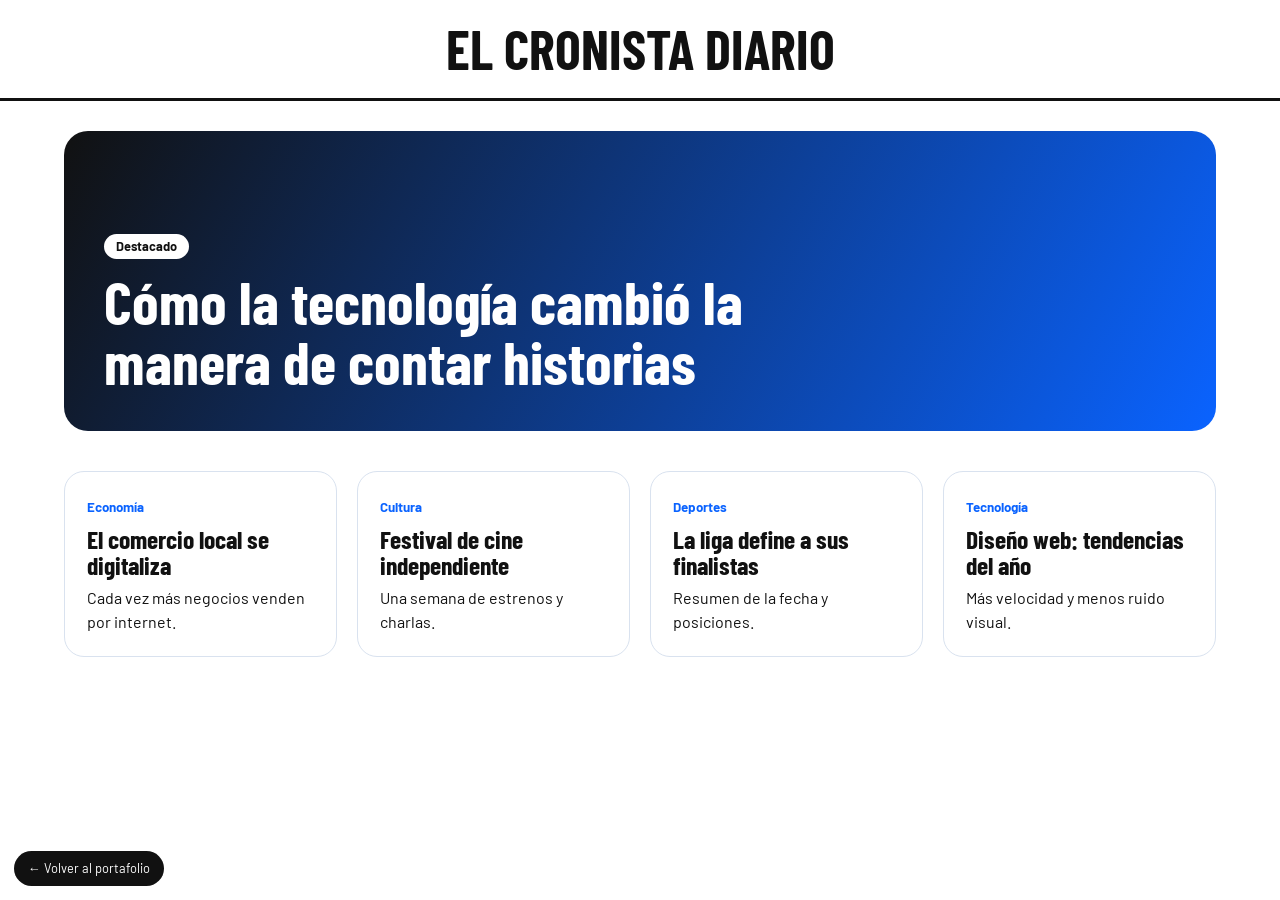
==== blog.html @ 7e9ab503 "Add files via upload" ====
<!DOCTYPE html><html lang="es"><head><meta charset="utf-8"><meta name="viewport" content="width=device-width,initial-scale=1"><link rel="stylesheet" href="base.css"><title>Blog y noticias</title><style>body{background:#fff}header{border-bottom:3px solid #111;text-align:center;padding:22px}header h1{font-size:3.4rem}.f{margin:30px 5%;border-radius:24px;min-height:300px;background:linear-gradient(120deg,#111,#0a63ff);color:#fff;padding:40px;display:flex;flex-direction:column;justify-content:flex-end}.f h2{font-size:clamp(34px,5vw,60px);max-width:640px}.tg{background:#fff;color:#111;padding:3px 12px;border-radius:99px;font-weight:700;font-size:.8rem;align-self:flex-start;margin-bottom:12px}.card h3{font-size:1.6rem;margin:8px 0}.card small{color:#0a63ff;font-weight:700}</style></head><body>
<header><h1>EL CRONISTA DIARIO</h1></header>
<div class="f rv"><span class="tg">Destacado</span><h2>Cómo la tecnología cambió la manera de contar historias</h2></div>
<section style="padding-top:10px"><div class="grid">
<div class="card"><small>Economía</small><h3>El comercio local se digitaliza</h3><p>Cada vez más negocios venden por internet.</p></div>
<div class="card"><small>Cultura</small><h3>Festival de cine independiente</h3><p>Una semana de estrenos y charlas.</p></div>
<div class="card"><small>Deportes</small><h3>La liga define a sus finalistas</h3><p>Resumen de la fecha y posiciones.</p></div>
<div class="card"><small>Tecnología</small><h3>Diseño web: tendencias del año</h3><p>Más velocidad y menos ruido visual.</p></div></div></section><a class="back" href="index.html">← Volver al portafolio</a></body></html>
---- base.css ----
@import url('https://fonts.googleapis.com/css2?family=Barlow:wght@500;700&family=Barlow+Condensed:wght@800&display=swap');
*{box-sizing:border-box;margin:0;padding:0}
:root{--a:#0a63ff;--ink:#111;--soft:#e9eef5}
body{font-family:Barlow,sans-serif;color:var(--ink);background:#f8fafc;line-height:1.5}
h1,h2,h3{font-family:'Barlow Condensed',sans-serif;line-height:1}
nav{display:flex;justify-content:space-between;align-items:center;padding:14px 5%;position:sticky;top:0;background:#fffd;backdrop-filter:blur(8px);z-index:9}
nav b{font:800 1.6rem 'Barlow Condensed'}
nav a{margin-left:18px;color:inherit;text-decoration:none;font-weight:700}
.btn{display:inline-block;background:var(--a);color:#fff!important;padding:12px 24px;border-radius:99px;font-weight:700;border:0;cursor:pointer;text-decoration:none;font-size:1rem;font-family:inherit;transition:.2s}
.btn:hover{transform:translateY(-2px);box-shadow:0 8px 20px #0003}
section{padding:60px 5%}
.grid{display:grid;grid-template-columns:repeat(auto-fit,minmax(220px,1fr));gap:20px}
.card{background:#fff;border:1px solid #d9e2ef;border-radius:20px;padding:22px;transition:.2s}
.card:hover{transform:translateY(-4px);box-shadow:0 12px 30px #0a1f4422}
.back{position:fixed;left:14px;bottom:14px;background:#111;color:#fff;padding:8px 14px;border-radius:99px;font-size:.8rem;text-decoration:none;z-index:99}
.rv{opacity:0;transform:translateY(24px);animation:up .7s forwards}
@keyframes up{to{opacity:1;transform:none}}
@media(prefers-reduced-motion:reduce){*{animation:none!important;opacity:1!important;transform:none!important}}
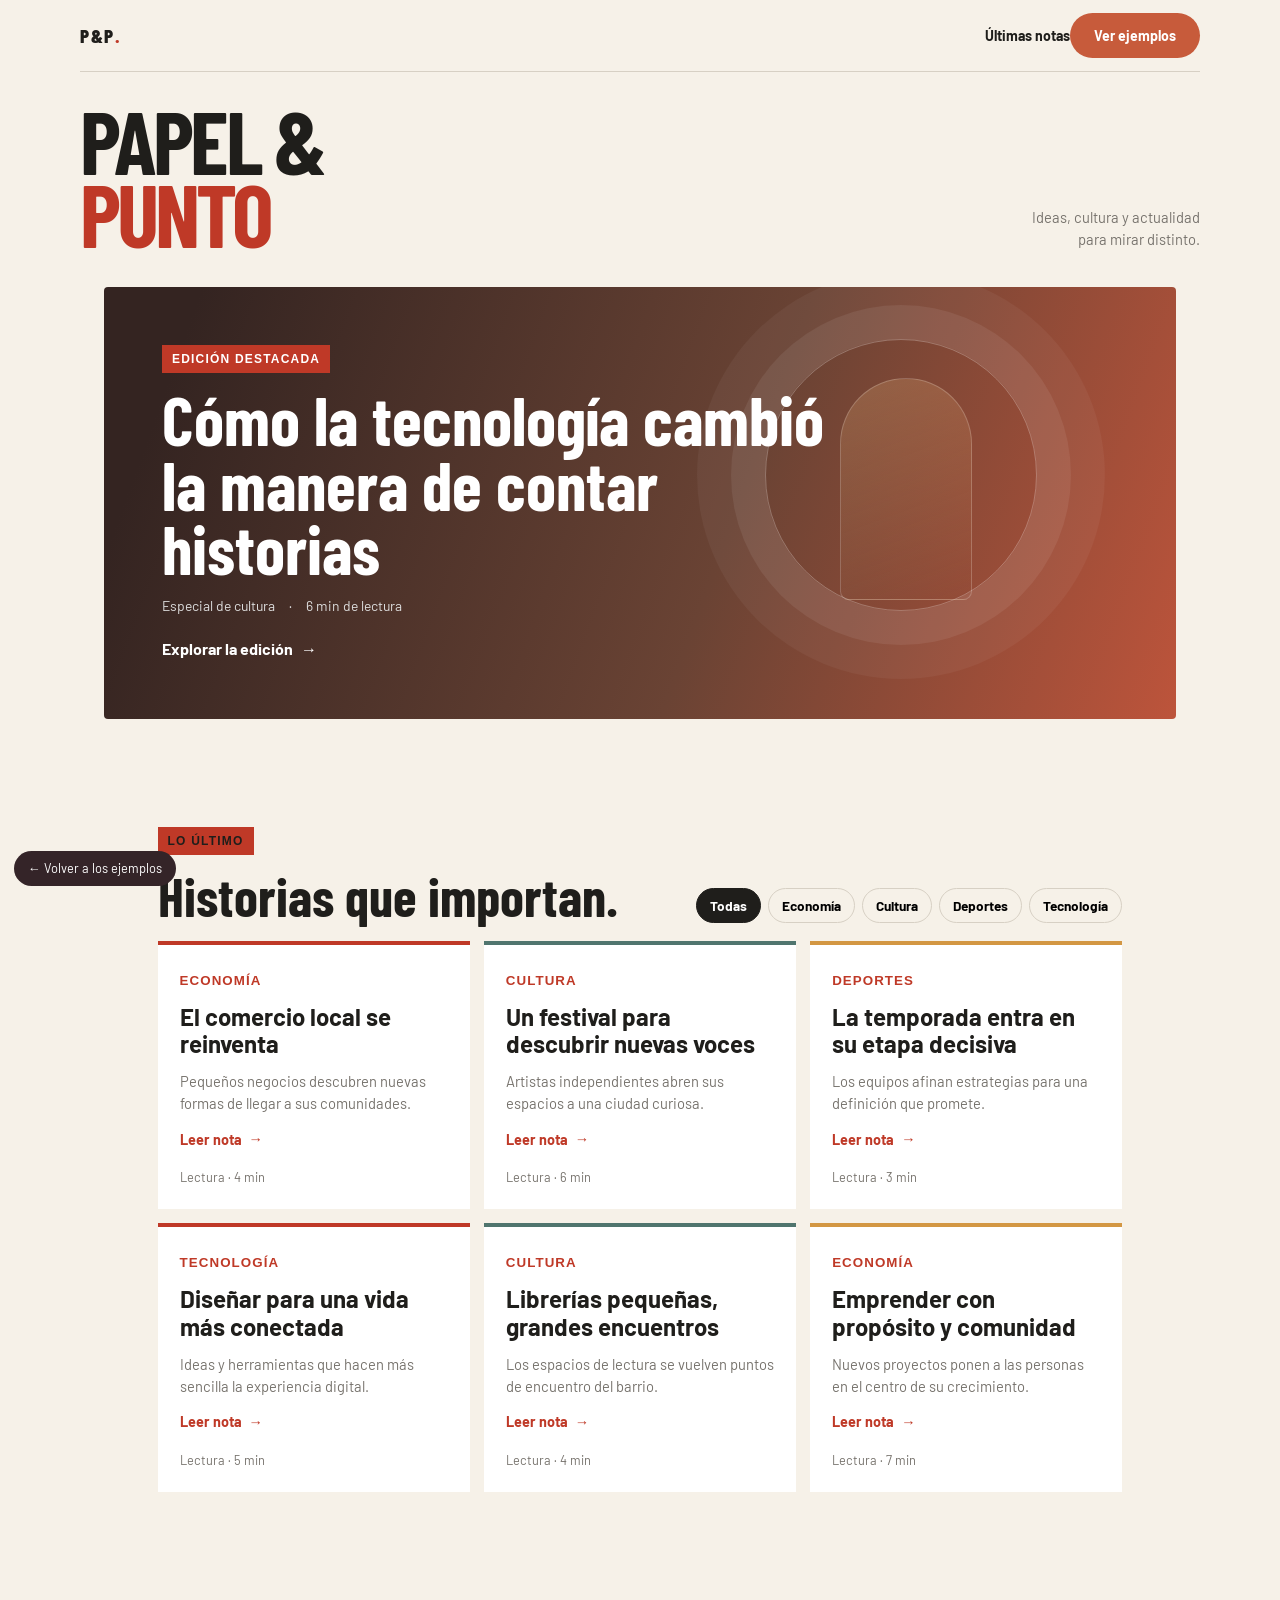
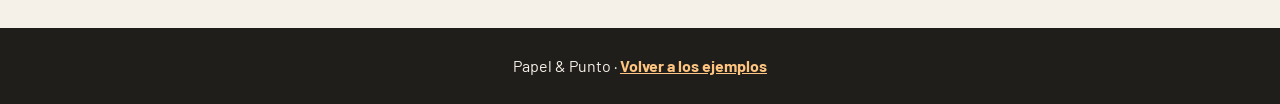
==== commit 9b83468a: "Actualiza diseño e interacciones del portafolio" ====
--- a/blog.html
+++ b/blog.html
@@ -1,8 +1,124 @@
-<!DOCTYPE html><html lang="es"><head><meta charset="utf-8"><meta name="viewport" content="width=device-width,initial-scale=1"><link rel="stylesheet" href="base.css"><title>Blog y noticias</title><style>body{background:#fff}header{border-bottom:3px solid #111;text-align:center;padding:22px}header h1{font-size:3.4rem}.f{margin:30px 5%;border-radius:24px;min-height:300px;background:linear-gradient(120deg,#111,#0a63ff);color:#fff;padding:40px;display:flex;flex-direction:column;justify-content:flex-end}.f h2{font-size:clamp(34px,5vw,60px);max-width:640px}.tg{background:#fff;color:#111;padding:3px 12px;border-radius:99px;font-weight:700;font-size:.8rem;align-self:flex-start;margin-bottom:12px}.card h3{font-size:1.6rem;margin:8px 0}.card small{color:#0a63ff;font-weight:700}</style></head><body>
-<header><h1>EL CRONISTA DIARIO</h1></header>
-<div class="f rv"><span class="tg">Destacado</span><h2>Cómo la tecnología cambió la manera de contar historias</h2></div>
-<section style="padding-top:10px"><div class="grid">
-<div class="card"><small>Economía</small><h3>El comercio local se digitaliza</h3><p>Cada vez más negocios venden por internet.</p></div>
-<div class="card"><small>Cultura</small><h3>Festival de cine independiente</h3><p>Una semana de estrenos y charlas.</p></div>
-<div class="card"><small>Deportes</small><h3>La liga define a sus finalistas</h3><p>Resumen de la fecha y posiciones.</p></div>
-<div class="card"><small>Tecnología</small><h3>Diseño web: tendencias del año</h3><p>Más velocidad y menos ruido visual.</p></div></div></section><a class="back" href="index.html">← Volver al portafolio</a></body></html>
+<!DOCTYPE html>
+<html lang="es">
+<head>
+  <meta charset="utf-8">
+  <meta name="viewport" content="width=device-width, initial-scale=1">
+  <meta name="description" content="Ejemplo de revista digital con notas y filtros por tema.">
+  <title>Papel &amp; Punto | Ideas para entender lo que pasa</title>
+  <link rel="stylesheet" href="base.css">
+  <style>
+    :root{--editorial:#bf3927;--paper:#f6f1e8;--ink:#1f1e1b;--muted:#77736d}
+    body{background:var(--paper);color:var(--ink)}
+    .masthead{padding:0 max(5%,calc((100% - 1120px)/2));background:var(--paper)}
+    .masthead nav{position:static;padding:13px 0;background:transparent;backdrop-filter:none;border-bottom:1px solid #d7d0c4}
+    .masthead nav a{margin:0;color:var(--ink);text-decoration:none;font-size:.88rem}
+    .masthead nav .brand{font:800 1.2rem 'Barlow Condensed';letter-spacing:.08em}
+    .masthead nav .brand span{color:var(--editorial)}
+    .masthead .section-link{font-weight:700}
+    .brandline{padding:32px 0 25px;display:flex;align-items:end;justify-content:space-between;gap:15px}
+    .brandline h1{font-size:clamp(48px,8vw,88px);line-height:.83;letter-spacing:-.04em}
+    .brandline h1 span{color:var(--editorial)}
+    .brandline p{max-width:230px;color:var(--muted);font-size:.92rem;text-align:right}
+    .editorial-main{max-width:1120px;margin:auto;padding:12px 24px 76px}
+    .editorial-feature{position:relative;min-height:370px;overflow:hidden;padding:clamp(28px,6vw,58px);display:flex;align-items:end;border-radius:4px;background:linear-gradient(110deg,#342421 8%,#6a4334 58%,#bd543b);color:#fff}
+    .editorial-feature:before{content:"";position:absolute;width:270px;height:270px;right:13%;top:12%;border:1px solid #ffffff44;border-radius:50%;box-shadow:0 0 0 34px #ffffff12,0 0 0 68px #ffffff0b}
+    .editorial-feature:after{content:"";position:absolute;width:130px;height:220px;right:19%;top:21%;border-radius:90px 90px 12px 12px;background:linear-gradient(160deg,#e2ad7544,#e2ad7500);border:1px solid #ffffff32}
+    .feature-copy{position:relative;z-index:1;max-width:680px}
+    .feature-label{display:inline-block;margin-bottom:14px;padding:5px 10px;background:var(--editorial);font-size:.75rem;font-weight:800;letter-spacing:.1em;text-transform:uppercase}
+    .editorial-feature h2{font-size:clamp(38px,6vw,68px);line-height:.95}
+    .feature-meta{display:flex;gap:14px;margin:15px 0 20px;color:#dedede;font-size:.87rem}
+    .read-link{display:inline-flex;align-items:center;gap:8px;color:#fff;text-decoration:none;font-weight:700}
+    .read-link:hover{color:#ffd27d}
+    .section-heading{display:flex;align-items:end;justify-content:space-between;gap:15px;margin:48px 0 18px}
+    .section-heading h2{font-size:clamp(34px,5vw,54px)}
+    .story-filters{display:flex;flex-wrap:wrap;gap:7px}
+    .story-filter{padding:8px 13px;border:1px solid #d7d0c4;border-radius:99px;background:transparent;font:700 .85rem Barlow;cursor:pointer;white-space:nowrap}
+    .story-filter[aria-pressed=true]{border-color:var(--ink);background:var(--ink);color:#fff}
+    .story-grid{display:grid;grid-template-columns:repeat(3,1fr);gap:14px}
+    .story{min-height:225px;padding:22px;display:flex;flex-direction:column;justify-content:space-between;border-top:4px solid var(--editorial);background:#fff;transition:transform .2s,box-shadow .2s}
+    .story:hover{transform:translateY(-4px);box-shadow:0 14px 28px #22190c12}
+    .story-open{display:flex;align-items:center;gap:7px;margin-top:16px;padding:0;border:0;background:transparent;color:var(--editorial);font:700 .9rem Barlow;cursor:pointer}
+    .story-open:hover{color:#7d2c20}
+    .story-open:focus-visible{outline:3px solid #d39743;outline-offset:4px;border-radius:3px}
+    .story-dialog{width:min(560px,calc(100% - 32px));margin:auto;padding:0;border:0;border-radius:22px;background:#fffaf2;color:var(--ink);box-shadow:0 24px 80px #1f120b55}
+    .story-dialog::backdrop{background:#211714aa;backdrop-filter:blur(3px)}
+    .dialog-content{padding:clamp(22px,5vw,36px)}
+    .dialog-top{display:flex;align-items:center;justify-content:space-between;gap:15px}
+    .dialog-close{width:40px;height:40px;border:0;border-radius:50%;background:#f1e4d7;color:var(--ink);font-size:1.35rem;cursor:pointer}
+    .dialog-content h2{margin:18px 0 12px;font-size:clamp(32px,7vw,48px)}
+    .dialog-summary{color:#554b43;font-size:1.08rem}
+    .dialog-note{margin-top:24px;padding:12px;border-left:3px solid var(--editorial);background:#f8eee3;color:#705f50;font-size:.88rem}
+    .story-dialog-open{overflow:hidden}
+    .story:nth-child(3n+2){border-color:#50756e}.story:nth-child(3n){border-color:#d39743}
+    .story small{color:var(--editorial);font-weight:800;text-transform:uppercase;letter-spacing:.08em}
+    .story h3{margin:12px 0;font:700 1.5rem Barlow;line-height:1.15}
+    .story p{color:var(--muted);font-size:.92rem}
+    .story-meta{margin-top:20px;color:var(--muted);font-size:.8rem}
+    .editorial-footer{padding:26px 5%;background:#1f1e1b;color:#f6f1e8;text-align:center}
+    .editorial-footer a{color:#ffc580;font-weight:700}
+    @media(max-width:750px){.story-grid{grid-template-columns:1fr 1fr}.section-heading{align-items:flex-start;flex-direction:column}.editorial-feature:before{right:-70px}.editorial-feature:after{right:4%}}
+    @media(max-width:520px){.masthead nav .section-link{display:none}.brandline{align-items:flex-start;flex-direction:column}.brandline p{text-align:left}.story-grid{grid-template-columns:1fr}.story{min-height:180px}.editorial-main{padding:12px 5% 55px}}
+  </style>
+</head>
+<body>
+  <header class="masthead">
+    <nav aria-label="Navegación principal"><a class="brand" href="#inicio">P&P<span>.</span></a><div><a class="section-link" href="#notas">Últimas notas</a><a class="btn" href="index.html">Ver ejemplos</a></div></nav>
+    <div class="brandline" id="inicio"><h1>PAPEL &<br><span>PUNTO</span></h1><p>Ideas, cultura y actualidad<br>para mirar distinto.</p></div>
+  </header>
+  <main class="editorial-main">
+    <article class="editorial-feature">
+      <div class="feature-copy"><span class="feature-label">Edición destacada</span><h2>Cómo la tecnología cambió la manera de contar historias</h2><div class="feature-meta"><span>Especial de cultura</span><span>·</span><span>6 min de lectura</span></div><a class="read-link" href="#notas">Explorar la edición <span aria-hidden="true">→</span></a></div>
+    </article>
+    <section id="notas">
+      <div class="section-heading"><div><p class="feature-label">Lo último</p><h2>Historias que importan.</h2></div><div class="story-filters" id="story-filters" role="group" aria-label="Filtrar notas"></div></div>
+      <div class="story-grid" id="story-grid"></div>
+    </section>
+  </main>
+  <dialog class="story-dialog" id="story-dialog" aria-labelledby="dialog-title">
+    <div class="dialog-content">
+      <div class="dialog-top"><span class="feature-label" id="dialog-category"></span><button class="dialog-close" id="dialog-close" type="button" aria-label="Cerrar nota">×</button></div>
+      <h2 id="dialog-title"></h2>
+      <p class="dialog-summary" id="dialog-summary"></p>
+      <p class="dialog-note">Vista previa editorial: esta nota y su contenido son ejemplos ilustrativos.</p>
+    </div>
+  </dialog>
+  <footer class="editorial-footer">Papel & Punto · <a href="index.html">Volver a los ejemplos</a></footer>
+  <script>
+    const stories=[
+      {category:"Economía",title:"El comercio local se reinventa",description:"Pequeños negocios descubren nuevas formas de llegar a sus comunidades.",time:"4 min"},
+      {category:"Cultura",title:"Un festival para descubrir nuevas voces",description:"Artistas independientes abren sus espacios a una ciudad curiosa.",time:"6 min"},
+      {category:"Deportes",title:"La temporada entra en su etapa decisiva",description:"Los equipos afinan estrategias para una definición que promete.",time:"3 min"},
+      {category:"Tecnología",title:"Diseñar para una vida más conectada",description:"Ideas y herramientas que hacen más sencilla la experiencia digital.",time:"5 min"},
+      {category:"Cultura",title:"Librerías pequeñas, grandes encuentros",description:"Los espacios de lectura se vuelven puntos de encuentro del barrio.",time:"4 min"},
+      {category:"Economía",title:"Emprender con propósito y comunidad",description:"Nuevos proyectos ponen a las personas en el centro de su crecimiento.",time:"7 min"}
+    ];
+    let activeStoryFilter="Todas";
+    const filters=["Todas",...new Set(stories.map(story=>story.category))];
+    const filterContainer=document.getElementById("story-filters");
+    const grid=document.getElementById("story-grid");
+    let previousStoryButton=null;
+    function renderStories(){
+      filterContainer.innerHTML=filters.map(filter=>`<button class="story-filter" type="button" data-filter="${filter}" aria-pressed="${activeStoryFilter===filter}">${filter}</button>`).join("");
+      const visible=stories.filter(story=>activeStoryFilter==="Todas"||story.category===activeStoryFilter);
+      grid.innerHTML=visible.map(story=>`<article class="story"><div><small>${story.category}</small><h3>${story.title}</h3><p>${story.description}</p><button class="story-open" type="button" data-story="${stories.indexOf(story)}">Leer nota <span aria-hidden="true">→</span></button></div><div class="story-meta">Lectura · ${story.time}</div></article>`).join("");
+    }
+    filterContainer.addEventListener("click",event=>{const button=event.target.closest("[data-filter]");if(!button)return;activeStoryFilter=button.dataset.filter;renderStories();filterContainer.querySelector('[aria-pressed="true"]')?.focus()});
+    const storyDialog=document.getElementById("story-dialog");
+    const closeStoryDialog=()=>storyDialog.close();
+    grid.addEventListener("click",event=>{
+      const button=event.target.closest("[data-story]");
+      if(!button)return;
+      const story=stories[Number(button.dataset.story)];
+      previousStoryButton=button;
+      document.getElementById("dialog-category").textContent=story.category;
+      document.getElementById("dialog-title").textContent=story.title;
+      document.getElementById("dialog-summary").textContent=story.description;
+      storyDialog.showModal();
+    });
+    document.getElementById("dialog-close").addEventListener("click",closeStoryDialog);
+    storyDialog.addEventListener("close",()=>previousStoryButton?.focus());
+    renderStories();
+  </script>
+  <a class="back" href="index.html">← Volver a los ejemplos</a>
+</body>
+</html>
--- a/base.css
+++ b/base.css
@@ -1,18 +1,65 @@
 @import url('https://fonts.googleapis.com/css2?family=Barlow:wght@500;700&family=Barlow+Condensed:wght@800&display=swap');
 *{box-sizing:border-box;margin:0;padding:0}
-:root{--a:#0a63ff;--ink:#111;--soft:#e9eef5}
+:root{--a:#c75b3b;--ink:#29251f;--soft:#f4eadb}
+html{scroll-behavior:smooth;scroll-padding-top:82px}
 body{font-family:Barlow,sans-serif;color:var(--ink);background:#f8fafc;line-height:1.5}
 h1,h2,h3{font-family:'Barlow Condensed',sans-serif;line-height:1}
 nav{display:flex;justify-content:space-between;align-items:center;padding:14px 5%;position:sticky;top:0;background:#fffd;backdrop-filter:blur(8px);z-index:9}
 nav b{font:800 1.6rem 'Barlow Condensed'}
 nav a{margin-left:18px;color:inherit;text-decoration:none;font-weight:700}
-.btn{display:inline-block;background:var(--a);color:#fff!important;padding:12px 24px;border-radius:99px;font-weight:700;border:0;cursor:pointer;text-decoration:none;font-size:1rem;font-family:inherit;transition:.2s}
+.btn{display:inline-block;background:var(--a);color:#fff!important;padding:12px 24px;border-radius:99px;font-weight:700;border:0;cursor:pointer;text-decoration:none;font-size:1rem;font-family:inherit;transition:transform .2s,box-shadow .2s,background .2s}
 .btn:hover{transform:translateY(-2px);box-shadow:0 8px 20px #0003}
+.btn:focus-visible,button:focus-visible,a:focus-visible,input:focus-visible,select:focus-visible,textarea:focus-visible{outline:3px solid #d98b52;outline-offset:3px}
 section{padding:60px 5%}
 .grid{display:grid;grid-template-columns:repeat(auto-fit,minmax(220px,1fr));gap:20px}
-.card{background:#fff;border:1px solid #d9e2ef;border-radius:20px;padding:22px;transition:.2s}
-.card:hover{transform:translateY(-4px);box-shadow:0 12px 30px #0a1f4422}
-.back{position:fixed;left:14px;bottom:14px;background:#111;color:#fff;padding:8px 14px;border-radius:99px;font-size:.8rem;text-decoration:none;z-index:99}
+.card{background:#fff;border:1px solid #e8ded2;border-radius:20px;padding:22px;transition:transform .22s,border-color .22s,box-shadow .22s}
+.card:hover{transform:translateY(-4px);border-color:#d8b69b;box-shadow:0 12px 30px #6b43201a}
+@media(hover:hover) and (prefers-reduced-motion:no-preference){
+  .c,.step,.process-step,.plan-card,.ownership-card,.faq-item,.product-card,.product,.story,.work-card,.booking-card,.booking-aside,.feed-card,.community-sidebar,.composer,.biz-card,.biz-metric,.extra-option,.portfolio-fact,.hero-window{
+    transition:transform .24s ease,box-shadow .24s ease,border-color .24s ease
+  }
+  body :is(.c,.step,.process-step,.plan-card,.ownership-card,.faq-item,.product-card,.product,.story,.work-card,.booking-card,.booking-aside,.feed-card,.community-sidebar,.composer,.biz-card,.biz-metric,.extra-option,.portfolio-fact,.hero-window):hover{
+    transform:translateY(-4px);
+    box-shadow:0 14px 30px #34242820
+  }
+  body .js .process-step.is-visible:hover{transform:translateY(-4px);box-shadow:0 14px 30px #34242820}
+  .product-card:hover .product-art svg{transform:scale(1.035);transition:transform .28s ease}
+  .product-card .product-art svg{transition:transform .28s ease}
+  .hero::after,.window-sample::before,.window-sample::after,.catalog-header::before,.catalog-header::after,.sur-hero::before,.sur-hero::after,.sur-contact::after,.booking-hero::after,.community-hero::after,.biz-hero::before,.editorial-feature::before,.editorial-feature::after{
+    pointer-events:none;
+    transition:translate .34s ease,scale .34s ease
+  }
+  .hero:hover::after,.window-sample:hover::before,.window-sample:hover::after,.catalog-header:hover::before,.catalog-header:hover::after,.sur-hero:hover::before,.sur-hero:hover::after,.sur-contact:hover::after,.booking-hero:hover::after,.community-hero:hover::after,.biz-hero:hover::before,.editorial-feature:hover::before,.editorial-feature:hover::after{
+    translate:0 -8px;
+    scale:1.04
+  }
+  .catalog-visual .visual-orbit,.catalog-visual .visual-product,.catalog-visual .visual-float,.biz-orbit,.shop-vase,.shop-arch{
+    transition:translate .34s ease,scale .34s ease
+  }
+  .catalog-visual:hover .visual-orbit,.biz-hero:hover .biz-orbit{scale:1.04}
+  .catalog-visual:hover .visual-product.main{translate:0 -5px}
+  .catalog-visual:hover .visual-product.side{translate:0 -8px}
+  .catalog-visual:hover .visual-product.rear-card{translate:0 -4px}
+  .catalog-visual:hover .visual-float{translate:0 -6px}
+  .shop-hero:hover .shop-vase{translate:0 -7px}
+  .shop-hero:hover .shop-arch{translate:0 -5px}
+  .hero-window:hover{transform:rotate(3deg) translateY(-4px)}
+}
+@keyframes slow-circle-spin{to{rotate:1turn}}
+@keyframes slow-circle-counterspin{to{rotate:-1turn}}
+@media(prefers-reduced-motion:no-preference){
+  .hero::after,.window-sample::after,.catalog-header::before,.catalog-header::after,.catalog-visual .visual-orbit,.sur-contact::after,.community-hero::after,.editorial-feature::before,.biz-orbit,.product-art::before{
+    animation:slow-circle-spin 60s linear infinite
+  }
+  .biz-orbit span{animation:slow-circle-counterspin 60s linear infinite}
+}
+.hero::after{border-top-color:#f4bb78}
+.catalog-header::before,.catalog-header::after,.catalog-visual .visual-orbit{border-top-color:#f4bb78}
+.back{position:fixed;left:14px;bottom:14px;background:#342428;color:#fff;padding:8px 14px;border-radius:99px;font-size:.8rem;text-decoration:none;z-index:99;transition:background .2s,transform .2s}
+.back:hover{background:#9c543b;transform:translateY(-2px)}
+::selection{background:#efbd7c;color:#342428}
+.sr-only{position:absolute;width:1px;height:1px;padding:0;margin:-1px;overflow:hidden;clip:rect(0,0,0,0);white-space:nowrap;border:0}
 .rv{opacity:0;transform:translateY(24px);animation:up .7s forwards}
 @keyframes up{to{opacity:1;transform:none}}
-@media(prefers-reduced-motion:reduce){*{animation:none!important;opacity:1!important;transform:none!important}}
+@media(max-width:600px){section{padding:48px 6%}nav{gap:12px}nav a{margin-left:8px}}
+@media(prefers-reduced-motion:reduce){html{scroll-behavior:auto}*,*::before,*::after{animation-duration:.01ms!important;animation-iteration-count:1!important;transition-duration:.01ms!important;scroll-behavior:auto!important}.rv{opacity:1!important;transform:none!important}}
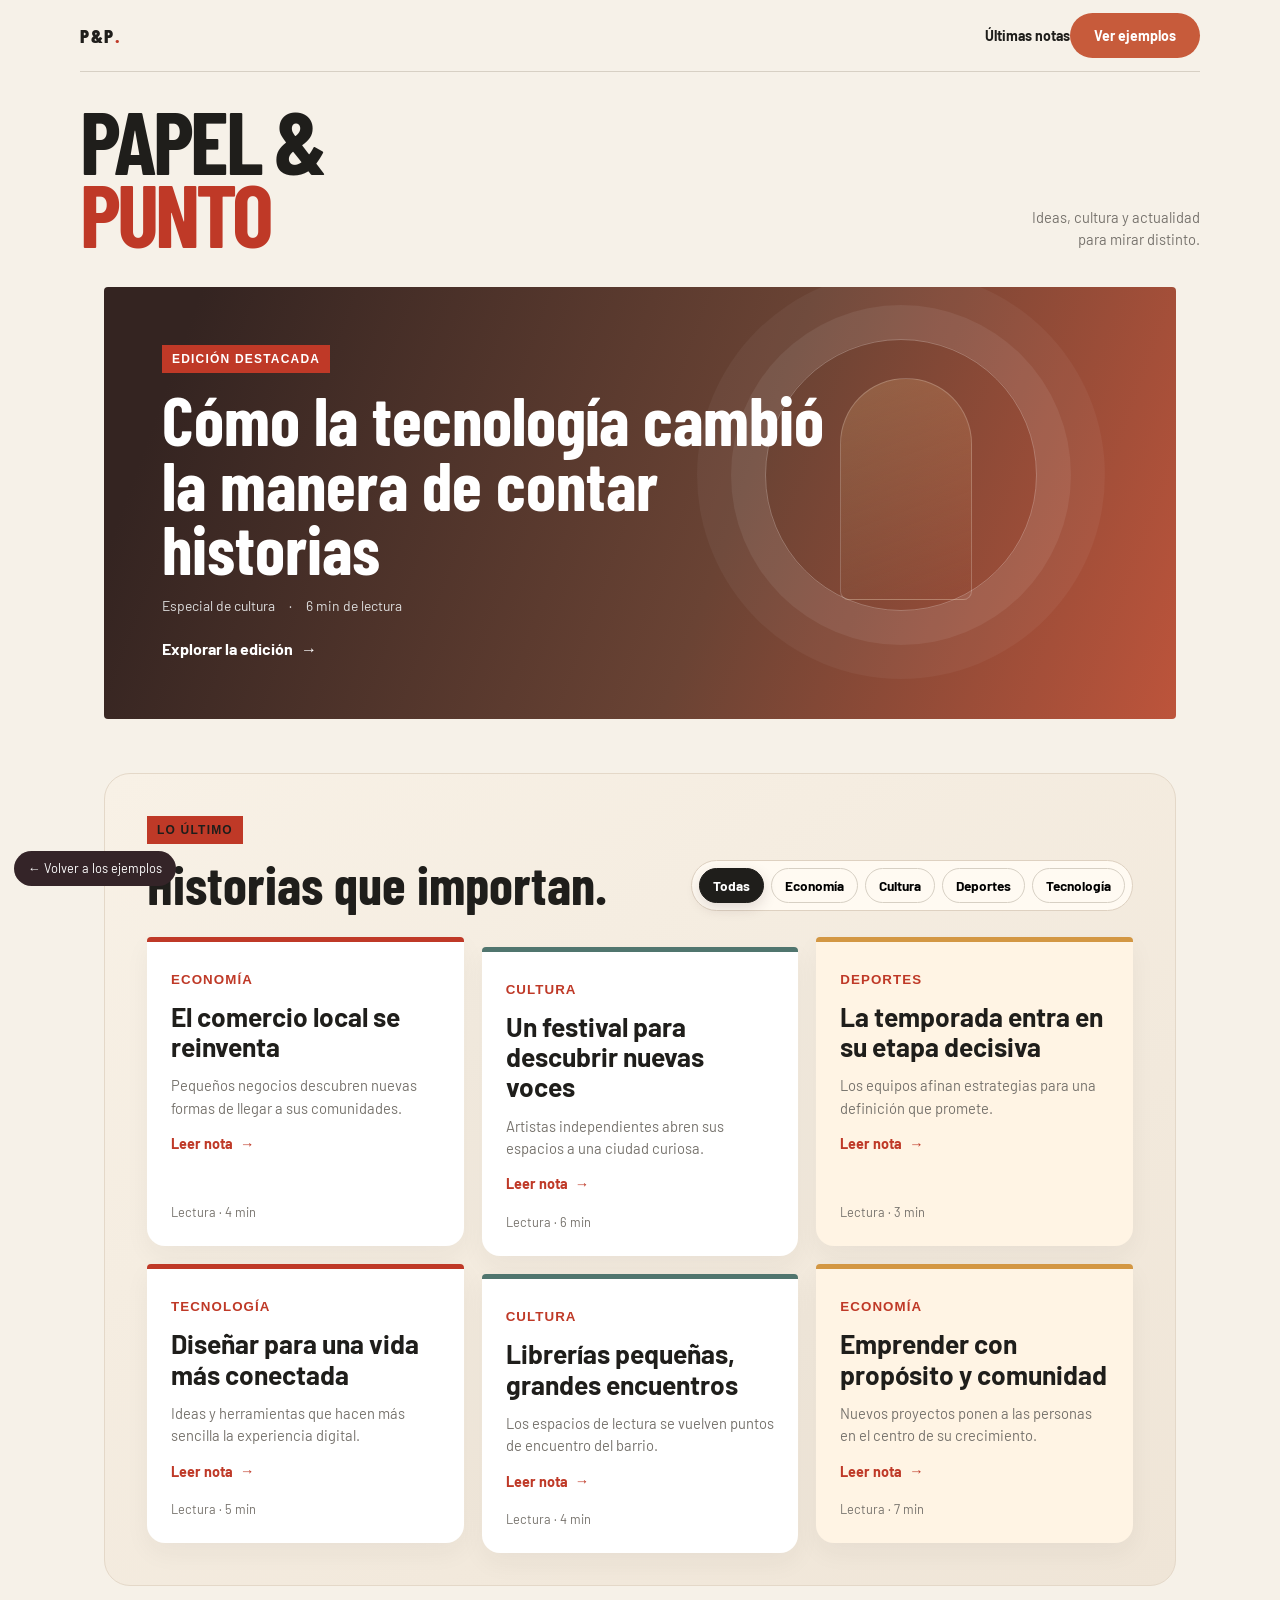
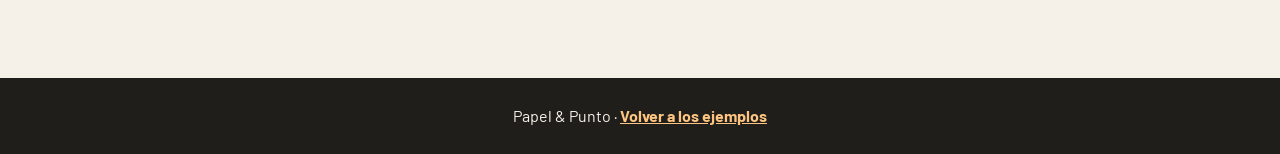
==== commit b01c41c1: "Mejora el diseño de las secciones" ====
--- a/blog.html
+++ b/blog.html
@@ -58,6 +58,44 @@
     .editorial-footer a{color:#ffc580;font-weight:700}
     @media(max-width:750px){.story-grid{grid-template-columns:1fr 1fr}.section-heading{align-items:flex-start;flex-direction:column}.editorial-feature:before{right:-70px}.editorial-feature:after{right:4%}}
     @media(max-width:520px){.masthead nav .section-link{display:none}.brandline{align-items:flex-start;flex-direction:column}.brandline p{text-align:left}.story-grid{grid-template-columns:1fr}.story{min-height:180px}.editorial-main{padding:12px 5% 55px}}
+    .editorial-main { padding-bottom: 92px; }
+    #notas {
+      margin-top: 54px;
+      padding: clamp(22px, 4vw, 42px);
+      border: 1px solid #e4d8c8;
+      border-radius: 26px;
+      background: linear-gradient(145deg, #f8f1e6, #efe5d7);
+    }
+    .section-heading { margin-top: 0; margin-bottom: 26px; }
+    .section-heading h2 { max-width: 560px; line-height: .98; }
+    .story-filters {
+      padding: 7px;
+      border: 1px solid #ded1c1;
+      border-radius: 99px;
+      background: #fffaf2;
+    }
+    .story-filter[aria-pressed=true] { box-shadow: 0 5px 14px #34242826; }
+    .story-grid { gap: 18px; }
+    .story {
+      position: relative;
+      min-height: 250px;
+      padding: 24px;
+      border-top-width: 5px;
+      border-radius: 4px 4px 18px 18px;
+      box-shadow: 0 10px 26px #3424280c;
+    }
+    .story:nth-child(3n + 2) { transform: translateY(10px); }
+    .story:nth-child(3n + 2):hover { transform: translateY(4px); }
+    .story:nth-child(3n) { background: #fff4e4; }
+    .story h3 { font-size: 1.65rem; }
+    @media(max-width:750px) {
+      #notas { margin-top: 34px; padding: 22px; }
+      .story:nth-child(3n + 2) { transform: none; }
+    }
+    @media(max-width:520px) {
+      #notas { padding: 18px; border-radius: 20px; }
+      .story { min-height: 190px; }
+    }
   </style>
 </head>
 <body>
